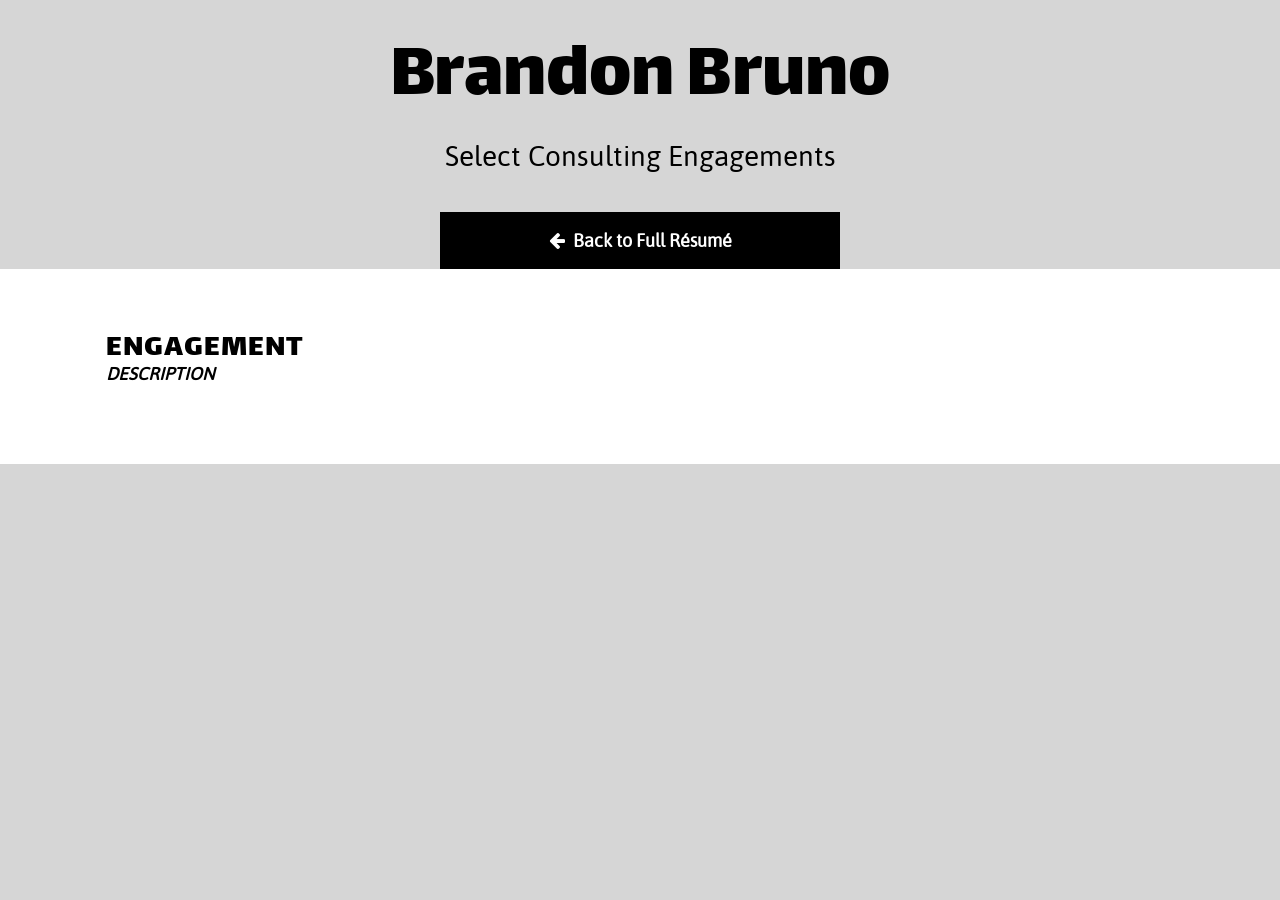
==== consulting-engagements.html @ b9a13b7d "Added and stubbed consulting engagements." ====
<!DOCTYPE html>

<html lang="en">
    <head>

        <meta charset="utf-8" />
        <meta name="viewport" content="width=device-width, initial-scale=1.0">
        <title>Select Consulting Engagements - Brandon Bruno</title>
        
		<link rel="stylesheet" href="reset.css" type="text/css" />
		<link rel="stylesheet" href="styles.css?v=20220126" type="text/css" />
		<link rel="stylesheet" href="fonts/fonts.css" type="text/css" />
		<link rel="stylesheet" href="fonts/font-awesome.min.css" type="text/css" />
		
		<meta name="description" content="Professional résumé of Brandon Bruno. Based in Atlanta, GA. Sitecore, .NET, and JavaScript developer.">
    </head>
    <body>

		<header>

			<h1>Brandon Bruno</h1>
			<div class="title-subtext">Select Consulting Engagements</div>

			<nav>
				<ul style="width: 100%">
					<li><a href="index.html/#overview" data-target="Overview" class="nav-link" style="max-width: 400px; margin: 0 auto;"><i class="fa fa-arrow-left" aria-hidden="true"></i>&nbsp;&nbsp;Back to Full Résumé</a></li>
				</ul>
			</nav>

		</header>

		<section class="experience white-bg">

			<div class="content">
			
				<a name="experience" id="Experience"></a>

				<ul class="grid two">

					<li>
						<h3>ENGAGEMENT</h3>
						<div class="title">DESCRIPTION</div>
					</li>

					

				</ul>
			
			</div>

		</section>

		<script src="default.js" type="text/javascript"></script>

    </body>
</html>
---- styles.css ----
/* BASE */

body { background-color: #d6d6d6; font-family: 'Asap', 'Arial', sans-serif; font-size: 16px; min-width: 350px; }
img { max-width: 100%; }
em { font-style: italic; }
strong { font-weight: bold; }
a { transition: all 0.15s ease-in-out; text-decoration: none; font-weight: bold; color: #0072be; border-bottom: solid 2px #0072be; }
a:visited { color: #0072be; }
a:hover { color: #00b7ff; border-bottom: solid 2px #00b7ff; }

section { margin: 0 0 0 0; padding: 3em 0; }

h1, h2, h3, h4, h5, h6 { font-family: 'Laleza', sans-serif; margin-bottom: 0.5em; }
h1 { font-size: 3.5em; }
h2 { font-size: 3em; }
h3 { font-size: 1.75em; margin-bottom: 0; }
h4 { font-size: 1.25em; margin-bottom: 0; }

.content { margin: 0 auto; margin: 1em; }
nav { max-width: 1100px; margin: 0 auto; }
nav ul { grid-template-columns: 1fr 1fr; }
nav ul li a { display: block; background-color: #000; color: #FFF; padding: 1em; font-weight: bold; border: none; }
nav ul li a:visited { color: #FFF; }
nav ul li a:hover { background: linear-gradient(180deg, rgba(30,199,223,1) 0%, rgba(0,112,200,1) 100%); color: #FFF; border: 0; text-shadow: 2px 2px 0 #000; }

p { line-height: 1.5em; margin-bottom: 1.5em; font-size: 1.1em; }
p:last-of-type { margin-bottom: 0; }

.white-bg { background-color: #FFF; }

.sub { font-size: 1.35em; font-family: 'Laleza', sans-serif; color: #646464; }
.title { font-style: italic; font-weight: bold; margin-bottom: 1em; font-size: 1.1em;  }

ul.detail { margin: 1em 0 0 0; }
ul.detail li { margin: 0 0 0.5em 2em; list-style-type: disc; }

/* GRIDS */

.grid {
    margin: 0 auto;
    display: grid;
    grid-template-rows: 1fr; 
}
.grid.one { grid-template-columns: 1fr; }
.grid.two { grid-template-columns: 1fr; }
.grid.three { grid-template-columns: 1fr; }
.grid.four { grid-template-columns: 1fr; }
.grid.five { grid-template-columns: 1fr; }

/* SECTIONS */

header h1 { text-align: center; padding-top: 0.5em; margin: 0; }
header .title-subtext { text-align: center; font-size: 1.25em; padding: 0.8em 0 1.5em 0; }

.overview ul { margin-bottom: 1.5em; }
.overview ul li { margin-left: 2rem; list-style-type: disc; }

.technology ul li { margin-bottom: 2em; }
.technology ul.detail li { margin-bottom: 0.5em; text-align: left; }
.technology ul li img { display: none; }

.technology .grid { gap: 1em; }
.technology .grid > li { background-color: #FFF; margin: 0; padding: 1em; border-radius: 6px; box-shadow: 0 8px 24px rgba(0, 0, 0, 0.15); }
.technology .grid > li:hover { box-shadow: 0 8px 24px rgba(0, 0, 0, 0.50); }

.additional-expertise ul li { margin: 0 0 1em 2em; list-style-type: disc; font-size: 1.1em; line-height: 1.5em; }

.education ul li { margin-bottom: 2em; }
.education .school { margin-bottom: 2em; }

.speaking h4 { font-family: 'Asap', 'Arial', sans-serif; font-size: 1.1em; font-weight: bold; font-style: italic; line-height: 1.5em; }
.speaking h3 { margin-bottom:0.5em; }
.speaking .sub { margin-bottom: 0.5em; }
.speaking ul { margin-left: 2em; margin-bottom: 3em; }
.speaking ul li { margin: 0 0 1em 1em; list-style-type: disc; font-weight: bold; }
.speaking ul.detail li { margin-bottom: 0.5em; }
.speaking .sub-location { color: #555555; font-weight: normal; font-size: 0.85em; display: block; margin-top: 0.5em; }

.experience ul li { margin-bottom: 2em; }
.experience ul li:last-of-type { margin-bottom: 0; }
.experience h3 { letter-spacing: 1px; }

.travel .image-container { text-align: center; margin: 5em auto; max-width: 800px; }
.travel img { border-radius: 8px; }

.github-link { text-align: center; font-size: 0.85em; }
.github-link a { text-decoration: none; }

/* Larger screen sizes */

@media screen and (min-width: 30em)
{
    nav ul { grid-template-columns: 1fr 1fr 1fr; }

    .grid.four { grid-template-columns: 1fr 1fr; }

    .technology .grid { gap: 1em; }
    .technology .grid > li { background-color: #FFF; margin: 0; padding: 1em; border-radius: 6px; box-shadow: 0 8px 24px rgba(0, 0, 0, 0.15); }
    .technology .grid > li:hover { box-shadow: 0 8px 24px rgba(0, 0, 0, 0.50); }
    .technology ul li { text-align: center; }
    .technology ul li img { max-width: 64px; margin-bottom: 8px; display: inline-block; }

    .technology ul { columns: inherit; }
    .technology ul li:hover { transition: transform .3s; transform: scale(1.1); background: radial-gradient(circle,rgba(255, 255, 255, 1) 25%, rgba(165, 189, 209, 1) 100%); }
    .technology ul.detail li:hover { background: none; }
    .technology ul.detail li { transition: none; transform: none; }

    .travel img { border-radius: 16px; box-shadow: 0 12px 32px rgb(153, 153, 153); }
}

@media screen and (min-width: 40em)
{
    nav ul li { text-align: center; }

    .content { margin: 1em; }

    h1 { font-size: 4em; }
    h2 { font-size: 3.5em; }
    h3 { font-size: 1.75em; margin-bottom: 0; }
    h4 { font-size: 1.25em; margin-bottom: 0; }

    .grid.two { grid-template-columns: 1fr 1fr; gap: 2em; }
    .grid.four { grid-template-columns: 1fr 1fr 1fr; }

    .additional-expertise ul { columns: 2; }

    .speaking .sub-location { display: inline; margin-top: 0; }

    .experience ul li { margin-bottom: 3em; }
    .experience h3 { font-size: 2em; }
}

@media screen and (min-width: 60em)
{
    h1 { font-size: 5em; }

    nav ul { grid-template-columns: 1fr 1fr 1fr 1fr 1fr 1fr; }
    
    .content { margin: 0 auto; padding: 1em; max-width: 1100px; }
    .grid.four { grid-template-columns: 1fr 1fr 1fr 1fr; }

    header .title-subtext { font-size: 1.75em; }

    .additional-expertise ul { columns: 3; }
}

@media screen and (min-width: 80em)
{
    nav ul li a { font-size: 1.15em; }
}
---- fonts/fonts.css ----
/*! Generated by Fontspring (https://www.fontspring.com) on June 3, 2022 
* 
* Fully installable fonts can be purchased at https://www.fontspring.com
*
* The fonts included in this stylesheet are subject to the End User License you purchased
* from Fontspring. The fonts are protected under domestic and international trademark and 
* copyright law. You are prohibited from modifying, reverse engineering, duplicating, or
* distributing this font software.
*
* (c) 2010-2022 Fontspring
*
*/

@font-face {
    font-family: 'RifficBold';
    src: url('riffic-bold-webfont.woff2') format('woff2'),
         url('riffic-bold-webfont.woff') format('woff');
    font-weight: normal;
    font-style: normal;
}

@font-face {
    font-family: 'Laleza';
    src: url('Lalezar-Regular-webfont.woff') format('woff');
    font-weight: normal;
    font-style: normal;
}

@font-face {
    font-family: 'Asap';
    src: url('asap2-webfont.woff2') format('woff2'),
         url('asap2-webfont.woff') format('woff');
    font-weight: normal;
    font-style: normal;
}
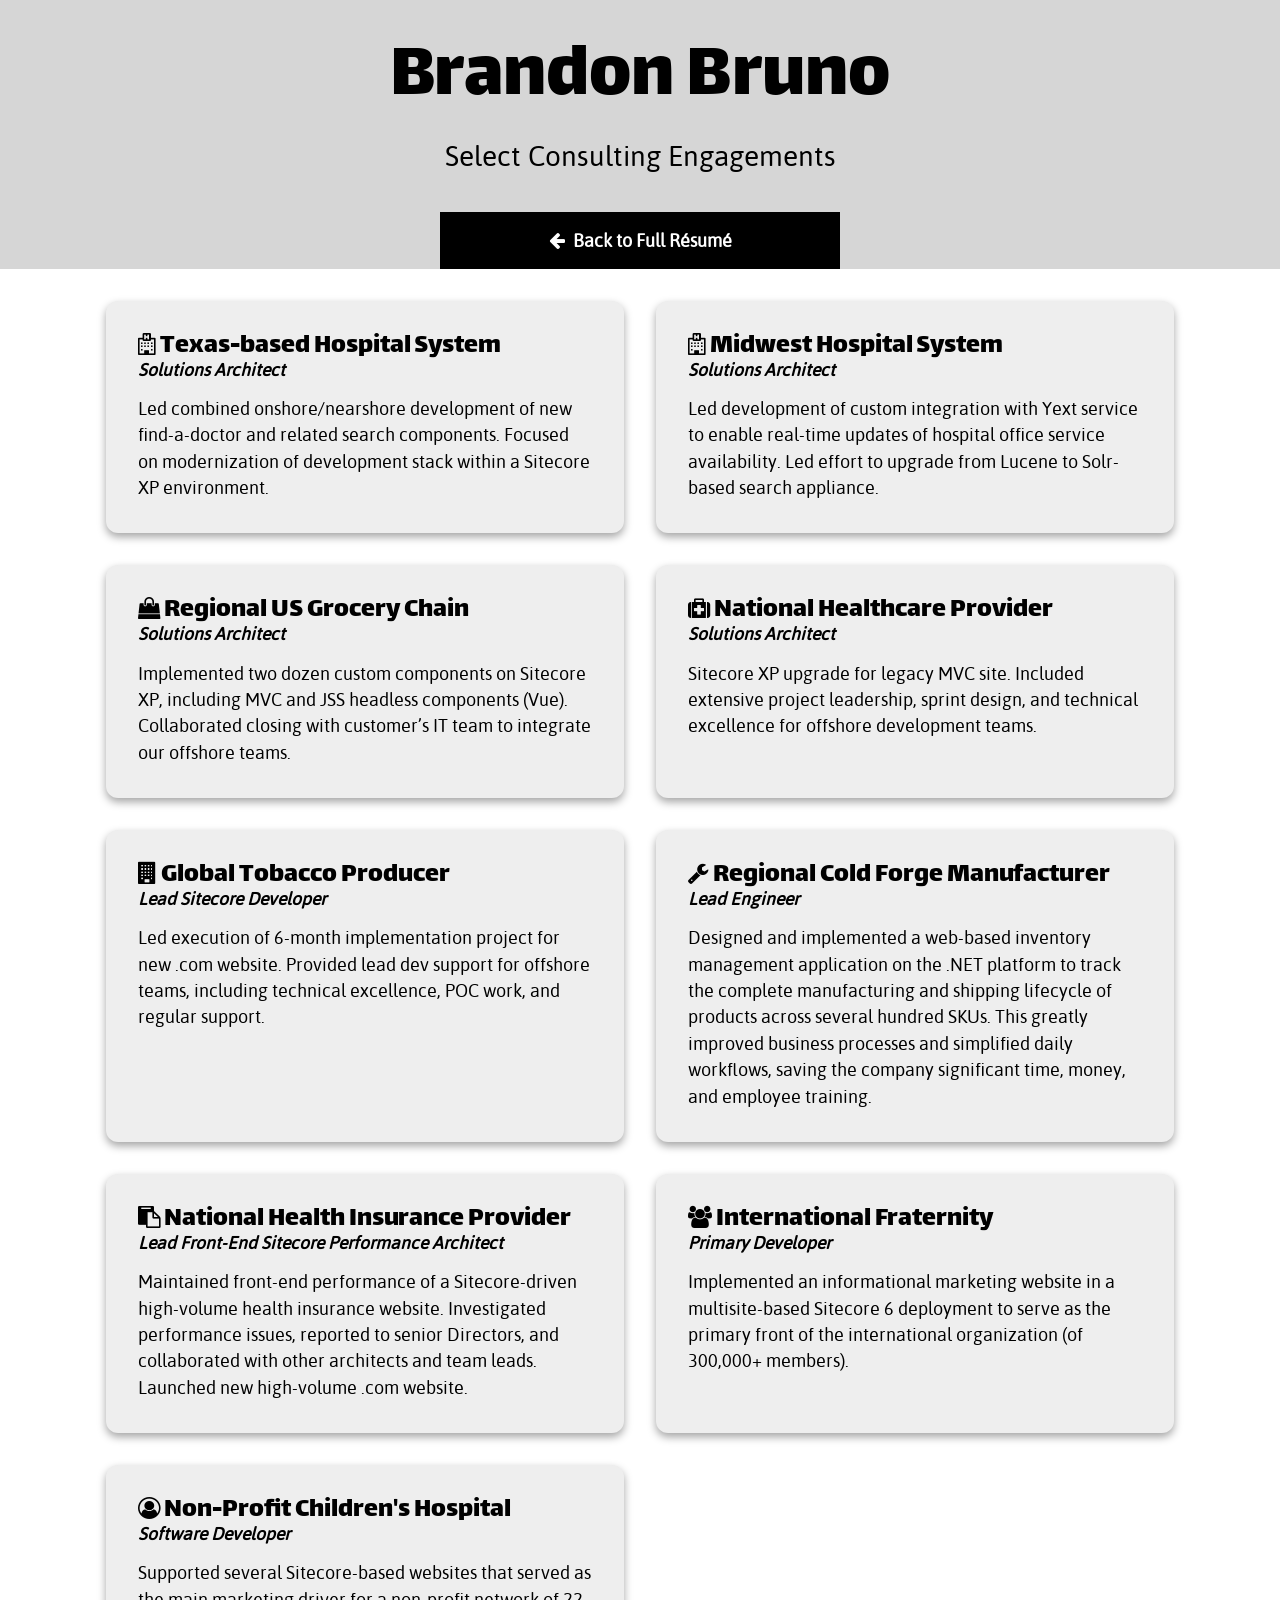
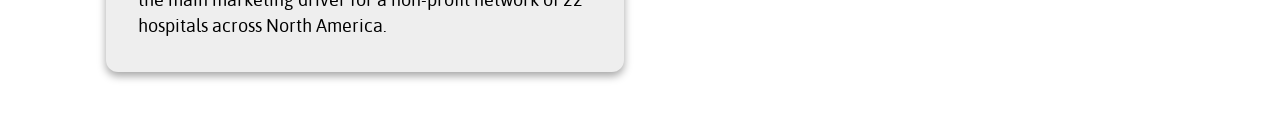
==== commit 98a2c8fa: "Added consulting engagements." ====
--- a/consulting-engagements.html
+++ b/consulting-engagements.html
@@ -12,7 +12,8 @@
 		<link rel="stylesheet" href="fonts/fonts.css" type="text/css" />
 		<link rel="stylesheet" href="fonts/font-awesome.min.css" type="text/css" />
 		
-		<meta name="description" content="Professional résumé of Brandon Bruno. Based in Atlanta, GA. Sitecore, .NET, and JavaScript developer.">
+		<meta name="description" content="Professional résumé of Brandon Bruno. Select consulting engagements.">
+
     </head>
     <body>
 
@@ -23,13 +24,13 @@
 
 			<nav>
 				<ul style="width: 100%">
-					<li><a href="index.html/#overview" data-target="Overview" class="nav-link" style="max-width: 400px; margin: 0 auto;"><i class="fa fa-arrow-left" aria-hidden="true"></i>&nbsp;&nbsp;Back to Full Résumé</a></li>
+					<li><a href="index.html" class="nav-link" style="max-width: 400px; margin: 0 auto;"><i class="fa fa-arrow-left" aria-hidden="true"></i>&nbsp;&nbsp;Back to Full Résumé</a></li>
 				</ul>
 			</nav>
 
 		</header>
 
-		<section class="experience white-bg">
+		<section class="consulting-engagements white-bg">
 
 			<div class="content">
 			
@@ -38,11 +39,58 @@
 				<ul class="grid two">
 
 					<li>
-						<h3>ENGAGEMENT</h3>
-						<div class="title">DESCRIPTION</div>
+						<h3><i class="fa fa-hospital-o" aria-hidden="true"></i> Texas-based Hospital System</h3>
+						<div class="title">Solutions Architect</div>
+						<p>Led combined onshore/nearshore development of new find-a-doctor and related search components. Focused on modernization of development stack within a Sitecore XP environment.</p>
 					</li>
 
-					
+					<li>
+						<h3><i class="fa fa-hospital-o" aria-hidden="true"></i> Midwest Hospital System</h3>
+						<div class="title">Solutions Architect</div>
+						<p>Led development of custom integration with Yext service to enable real-time updates of hospital office service availability. Led effort to upgrade from Lucene to Solr-based search appliance.</p>
+					</li>
+
+					<li>
+						<h3><i class="fa fa-shopping-bag" aria-hidden="true"></i> Regional US Grocery Chain</h3>
+						<div class="title">Solutions Architect</div>
+						<p>Implemented two dozen custom components on Sitecore XP, including MVC and JSS headless components (Vue). Collaborated closing with customer’s IT team to integrate our offshore teams.</p>
+					</li>
+
+					<li>
+						<h3><i class="fa fa-medkit" aria-hidden="true"></i> National Healthcare Provider</h3>
+						<div class="title">Solutions Architect</div>
+						<p>Sitecore XP upgrade for legacy MVC site. Included extensive project leadership, sprint design, and technical excellence for offshore development teams.</p>
+					</li>
+
+					<li>
+						<h3><i class="fa fa-building" aria-hidden="true"></i> Global Tobacco Producer</h3>
+						<div class="title">Lead Sitecore Developer</div>
+						<p>Led execution of 6-month implementation project for new .com website. Provided lead dev support for offshore teams, including technical excellence, POC work, and regular support.</p>
+					</li>
+
+					<li>
+						<h3><i class="fa fa-wrench" aria-hidden="true"></i> Regional Cold Forge Manufacturer</h3>
+						<div class="title">Lead Engineer</div>
+						<p>Designed and implemented a web-based inventory management application on the .NET platform to track the complete manufacturing and shipping lifecycle of products across several hundred SKUs. This greatly improved business processes and simplified daily workflows, saving the company significant time, money, and employee training.</p>
+					</li>
+
+					<li>
+						<h3><i class="fa fa-clipboard" aria-hidden="true"></i> National Health Insurance Provider</h3>
+						<div class="title">Lead Front-End Sitecore Performance Architect</div>
+						<p>Maintained front-end performance of a Sitecore-driven high-volume health insurance website. Investigated performance issues, reported to senior Directors, and collaborated with other architects and team leads. Launched new high-volume .com website.</p>
+					</li>
+
+					<li>
+						<h3><i class="fa fa-users" aria-hidden="true"></i> International Fraternity</h3>
+						<div class="title">Primary Developer</div>
+						<p>Implemented an informational marketing website in a multisite-based Sitecore 6 deployment to serve as the primary front of the international organization (of 300,000+ members).</p>
+					</li>
+
+					<li>
+						<h3><i class="fa fa-user-circle-o" aria-hidden="true"></i> Non-Profit Children's Hospital</h3>
+						<div class="title">Software Developer</div>
+						<p>Supported several Sitecore-based websites that served as the main marketing driver for a non-profit network of 22 hospitals across North America.</p>
+					</li>
 
 				</ul>
 			
@@ -50,7 +98,5 @@
 
 		</section>
 
-		<script src="default.js" type="text/javascript"></script>
-
     </body>
 </html>
--- a/styles.css
+++ b/styles.css
@@ -1,12 +1,17 @@
+:root { 
+    --link-color: #0072be;
+    --link-color-hover: #00b7ff;
+}
+
 /* BASE */
 
 body { background-color: #d6d6d6; font-family: 'Asap', 'Arial', sans-serif; font-size: 16px; min-width: 350px; }
 img { max-width: 100%; }
 em { font-style: italic; }
 strong { font-weight: bold; }
-a { transition: all 0.15s ease-in-out; text-decoration: none; font-weight: bold; color: #0072be; border-bottom: solid 2px #0072be; }
-a:visited { color: #0072be; }
-a:hover { color: #00b7ff; border-bottom: solid 2px #00b7ff; }
+a { transition: all 0.15s ease-in-out; text-decoration: none; font-weight: bold; color: var(--link-color); border-bottom: solid 2px #0072be; }
+a:visited { color: var(--link-color); }
+a:hover { color: var(--link-color-hover); border-bottom: solid 2px var(--link-color-hover); }
 
 section { margin: 0 0 0 0; padding: 3em 0; }
 
@@ -54,6 +59,7 @@
 
 .overview ul { margin-bottom: 1.5em; }
 .overview ul li { margin-left: 2rem; list-style-type: disc; }
+.overview .links a { display: block; border-bottom: none; margin-bottom: 0.5em; }
 
 .technology ul li { margin-bottom: 2em; }
 .technology ul.detail li { margin-bottom: 0.5em; text-align: left; }
@@ -82,6 +88,10 @@
 
 .travel .image-container { text-align: center; margin: 5em auto; max-width: 800px; }
 .travel img { border-radius: 8px; }
+
+.consulting-engagements { padding-top: 1em; }
+.consulting-engagements .fa { font-size: 0.8em; }
+.consulting-engagements ul li { margin-bottom: 1.5em; padding: 2em; background-color: #EEE; border-radius: 12px; box-shadow: 0 4px 8px #a5a5a5; }
 
 .github-link { text-align: center; font-size: 0.85em; }
 .github-link a { text-decoration: none; }
@@ -122,12 +132,17 @@
     .grid.two { grid-template-columns: 1fr 1fr; gap: 2em; }
     .grid.four { grid-template-columns: 1fr 1fr 1fr; }
 
+    .overview .links a { display: inline; border-bottom: 2px solid var(--link-color); margin-bottom: 0; }
+    .overview .links a:hover { border-bottom: solid 2px var(--link-color-hover); }
+
     .additional-expertise ul { columns: 2; }
 
     .speaking .sub-location { display: inline; margin-top: 0; }
 
     .experience ul li { margin-bottom: 3em; }
     .experience h3 { font-size: 2em; }
+
+    .consulting-engagements ul li { margin-bottom: 0; }
 }
 
 @media screen and (min-width: 60em)
